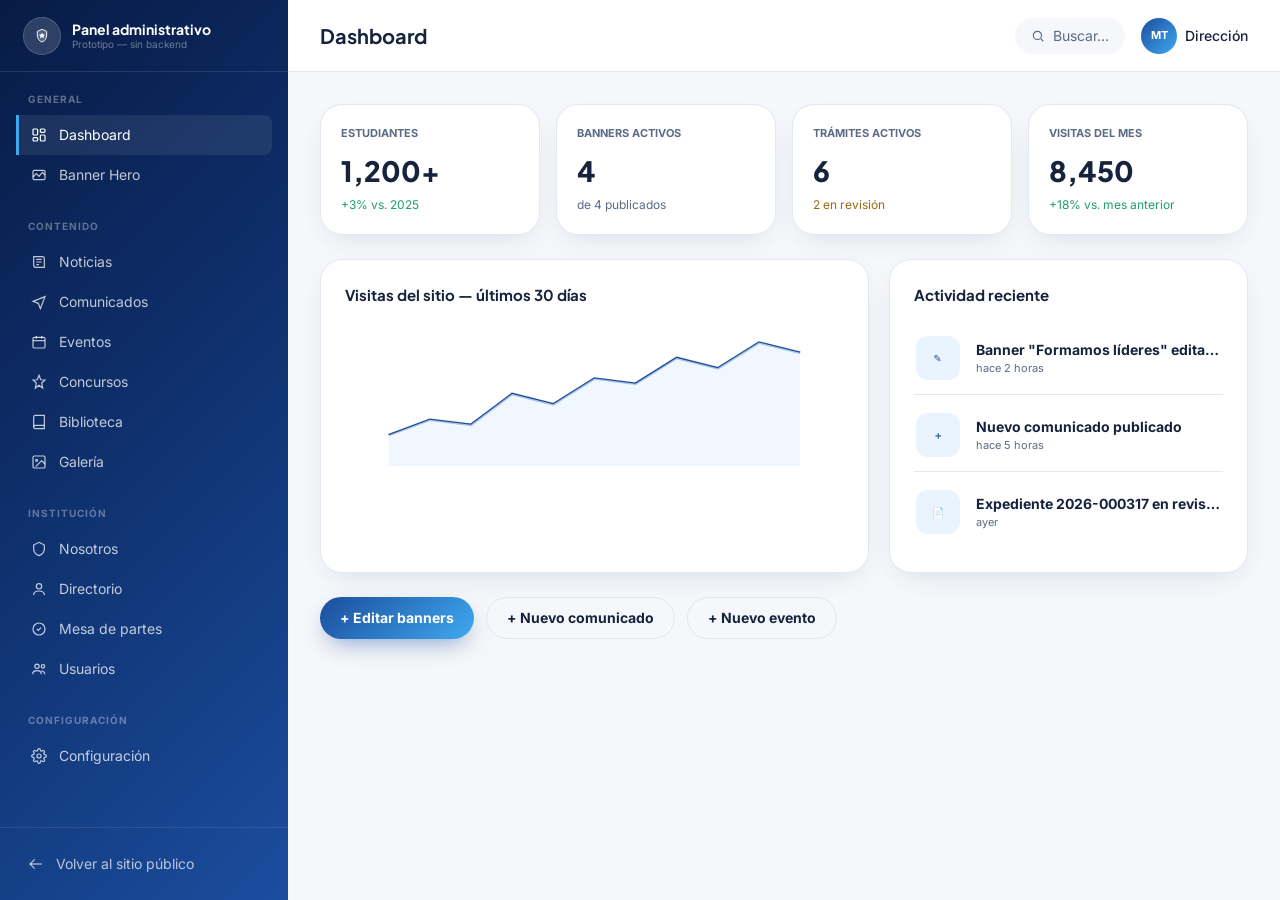
==== admin.html @ 9c67b023 "Primer commit" ====
<!DOCTYPE html>
<html lang="es">
<head>
<meta charset="UTF-8">
<meta name="viewport" content="width=device-width, initial-scale=1.0">
<title>Panel administrativo — I.E. Nuevo Amanecer (Prototipo)</title>
<link rel="preconnect" href="https://fonts.googleapis.com">
<link href="https://fonts.googleapis.com/css2?family=Plus+Jakarta+Sans:wght@500;600;700;800&family=Inter:wght@400;500;600;700&display=swap" rel="stylesheet">
<link rel="stylesheet" href="assets/tailwind.css">
<link rel="stylesheet" href="assets/styles.css">
</head>
<body class="antialiased bg-[var(--gray-light)]">

<div class="flex h-screen overflow-hidden">

  <div data-admin-backdrop class="hidden fixed inset-0 bg-black/40 z-40 lg:hidden"></div>

  <!-- ============ SIDEBAR ============ -->
  <aside data-mobile-admin-nav class="admin-sidebar hidden lg:flex w-72 bg-gradient-blue text-white/80 flex-col shrink-0">
    <div class="h-[72px] flex items-center gap-3 px-6 border-b border-white/10 shrink-0">
      <div class="w-9 h-9 rounded-full bg-white/15 flex items-center justify-center ring-1 ring-white/30"><svg width="16" height="16" viewBox="0 0 24 24" fill="none"><path d="M12 2l7 3v5.5c0 5-3 9.3-7 10.5-4-1.2-7-5.5-7-10.5V5z" fill="white" opacity="0.18"/><path d="M12 2l7 3v5.5c0 5-3 9.3-7 10.5-4-1.2-7-5.5-7-10.5V5z" stroke="white" stroke-width="1.4" stroke-linejoin="round"/><path d="M12 6.8l1.4 2.9 3.2.4-2.3 2.2.6 3.2L12 14l-2.9 1.5.6-3.2-2.3-2.2 3.2-.4z" fill="white"/></svg></div>
      <div class="leading-tight">
        <p class="font-display font-bold text-white text-[14px]">Panel administrativo</p>
        <p class="text-[10px] text-white/40">Prototipo — sin backend</p>
      </div>
    </div>

    <nav class="flex-1 overflow-y-auto px-4 py-5 space-y-6">
      <div>
        <p class="text-[10px] font-bold uppercase tracking-widest text-white/35 px-3 mb-2">General</p>
        <a href="#" data-admin-link="dashboard" data-admin-title="Dashboard" class="admin-link is-active flex items-center gap-3 px-3 py-2.5 rounded-r-lg text-sm">
          <svg width="16" height="16" viewBox="0 0 24 24" fill="none" stroke="currentColor" stroke-width="1.8"><rect x="3" y="3" width="7" height="9" rx="1.5"/><rect x="14" y="3" width="7" height="5" rx="1.5"/><rect x="14" y="12" width="7" height="9" rx="1.5"/><rect x="3" y="16" width="7" height="5" rx="1.5"/></svg>
          Dashboard
        </a>
        <a href="#" data-admin-link="banner" data-admin-title="Banner Hero" class="admin-link flex items-center gap-3 px-3 py-2.5 rounded-r-lg text-sm">
          <svg width="16" height="16" viewBox="0 0 24 24" fill="none" stroke="currentColor" stroke-width="1.8"><rect x="3" y="5" width="18" height="14" rx="2"/><path d="M3 15l5-5 4 4 5-6 4 4"/></svg>
          Banner Hero
        </a>
      </div>

      <div>
        <p class="text-[10px] font-bold uppercase tracking-widest text-white/35 px-3 mb-2">Contenido</p>
        <a href="#" data-admin-link="noticias" data-admin-title="Noticias" class="admin-link flex items-center gap-3 px-3 py-2.5 rounded-r-lg text-sm">
          <svg width="16" height="16" viewBox="0 0 24 24" fill="none" stroke="currentColor" stroke-width="1.8"><path d="M4 4h13a3 3 0 0 1 3 3v13H7a3 3 0 0 1-3-3z"/><path d="M8 8h8M8 12h8M8 16h4"/></svg>
          Noticias
        </a>
        <a href="#" data-admin-link="comunicados" data-admin-title="Comunicados" class="admin-link flex items-center gap-3 px-3 py-2.5 rounded-r-lg text-sm">
          <svg width="16" height="16" viewBox="0 0 24 24" fill="none" stroke="currentColor" stroke-width="1.8"><path d="M3 11l18-7-7 18-3-8z"/></svg>
          Comunicados
        </a>
        <a href="#" data-admin-link="eventos" data-admin-title="Eventos" class="admin-link flex items-center gap-3 px-3 py-2.5 rounded-r-lg text-sm">
          <svg width="16" height="16" viewBox="0 0 24 24" fill="none" stroke="currentColor" stroke-width="1.8"><rect x="3" y="5" width="18" height="16" rx="2"/><line x1="3" y1="10" x2="21" y2="10"/><line x1="8" y1="3" x2="8" y2="7"/><line x1="16" y1="3" x2="16" y2="7"/></svg>
          Eventos
        </a>
        <a href="#" data-admin-link="concursos" data-admin-title="Concursos" class="admin-link flex items-center gap-3 px-3 py-2.5 rounded-r-lg text-sm">
          <svg width="16" height="16" viewBox="0 0 24 24" fill="none" stroke="currentColor" stroke-width="1.8"><path d="M12 2l2.6 6.6L21 9l-5 4.5L17.5 21 12 17l-5.5 4L8 13.5 3 9l6.4-.4z"/></svg>
          Concursos
        </a>
        <a href="#" data-admin-link="biblioteca" data-admin-title="Biblioteca" class="admin-link flex items-center gap-3 px-3 py-2.5 rounded-r-lg text-sm">
          <svg width="16" height="16" viewBox="0 0 24 24" fill="none" stroke="currentColor" stroke-width="1.8"><path d="M4 19.5A2.5 2.5 0 0 1 6.5 17H20"/><path d="M6.5 2H20v20H6.5A2.5 2.5 0 0 1 4 19.5v-15A2.5 2.5 0 0 1 6.5 2z"/></svg>
          Biblioteca
        </a>
        <a href="#" data-admin-link="galeria" data-admin-title="Galería" class="admin-link flex items-center gap-3 px-3 py-2.5 rounded-r-lg text-sm">
          <svg width="16" height="16" viewBox="0 0 24 24" fill="none" stroke="currentColor" stroke-width="1.8"><rect x="3" y="3" width="18" height="18" rx="2"/><circle cx="8.5" cy="9.5" r="1.5"/><path d="M21 15l-5-5-9 9"/></svg>
          Galería
        </a>
      </div>

      <div>
        <p class="text-[10px] font-bold uppercase tracking-widest text-white/35 px-3 mb-2">Institución</p>
        <a href="#" data-admin-link="nosotros" data-admin-title="Nosotros" class="admin-link flex items-center gap-3 px-3 py-2.5 rounded-r-lg text-sm">
          <svg width="16" height="16" viewBox="0 0 24 24" fill="none" stroke="currentColor" stroke-width="1.8"><path d="M12 2l8 4v6c0 5-3.4 8.4-8 10-4.6-1.6-8-5-8-10V6z"/></svg>
          Nosotros
        </a>
        <a href="#" data-admin-link="directorio" data-admin-title="Directorio" class="admin-link flex items-center gap-3 px-3 py-2.5 rounded-r-lg text-sm">
          <svg width="16" height="16" viewBox="0 0 24 24" fill="none" stroke="currentColor" stroke-width="1.8"><circle cx="12" cy="8" r="4"/><path d="M4 21c0-4 3.6-6 8-6s8 2 8 6"/></svg>
          Directorio
        </a>
        <a href="#" data-admin-link="mesadepartes" data-admin-title="Mesa de Partes" class="admin-link flex items-center gap-3 px-3 py-2.5 rounded-r-lg text-sm">
          <svg width="16" height="16" viewBox="0 0 24 24" fill="none" stroke="currentColor" stroke-width="1.8"><path d="M9 12l2 2 4-4"/><circle cx="12" cy="12" r="9"/></svg>
          Mesa de partes
        </a>
        <a href="#" data-admin-link="usuarios" data-admin-title="Usuarios" class="admin-link flex items-center gap-3 px-3 py-2.5 rounded-r-lg text-sm">
          <svg width="16" height="16" viewBox="0 0 24 24" fill="none" stroke="currentColor" stroke-width="1.8"><circle cx="9" cy="8" r="3.2"/><path d="M2.5 20c0-3.5 2.9-5.5 6.5-5.5s6.5 2 6.5 5.5"/><circle cx="18" cy="8" r="2.6"/><path d="M15.5 14.8c2.9.3 5 2.1 5 5.2"/></svg>
          Usuarios
        </a>
      </div>

      <div>
        <p class="text-[10px] font-bold uppercase tracking-widest text-white/35 px-3 mb-2">Configuración</p>
        <a href="#" data-admin-link="config" data-admin-title="Configuración" class="admin-link flex items-center gap-3 px-3 py-2.5 rounded-r-lg text-sm">
          <svg width="16" height="16" viewBox="0 0 24 24" fill="none" stroke="currentColor" stroke-width="1.8"><circle cx="12" cy="12" r="3"/><path d="M19.4 15a1.65 1.65 0 0 0 .33 1.82l.06.06a2 2 0 1 1-2.83 2.83l-.06-.06a1.65 1.65 0 0 0-1.82-.33 1.65 1.65 0 0 0-1 1.51V21a2 2 0 0 1-4 0v-.09A1.65 1.65 0 0 0 9 19.4a1.65 1.65 0 0 0-1.82.33l-.06.06a2 2 0 1 1-2.83-2.83l.06-.06A1.65 1.65 0 0 0 4.68 15a1.65 1.65 0 0 0-1.51-1H3a2 2 0 0 1 0-4h.09A1.65 1.65 0 0 0 4.6 9a1.65 1.65 0 0 0-.33-1.82l-.06-.06a2 2 0 1 1 2.83-2.83l.06.06A1.65 1.65 0 0 0 9 4.6a1.65 1.65 0 0 0 1-1.51V3a2 2 0 0 1 4 0v.09a1.65 1.65 0 0 0 1 1.51 1.65 1.65 0 0 0 1.82-.33l.06-.06a2 2 0 1 1 2.83 2.83l-.06.06A1.65 1.65 0 0 0 19.4 9a1.65 1.65 0 0 0 1.51 1H21a2 2 0 0 1 0 4h-.09a1.65 1.65 0 0 0-1.51 1z"/></svg>
          Configuración
        </a>
      </div>
    </nav>

    <div class="p-4 border-t border-white/10 shrink-0">
      <a href="index.html" class="flex items-center gap-3 px-3 py-2.5 rounded-lg hover:bg-white/5 text-sm text-white/70">
        <svg width="16" height="16" viewBox="0 0 24 24" fill="none" stroke="currentColor" stroke-width="1.8"><path d="M10 19l-7-7 7-7"/><path d="M3 12h18"/></svg>
        Volver al sitio público
      </a>
    </div>
  </aside>

  <!-- ============ MAIN ============ -->
  <div class="flex-1 flex flex-col overflow-hidden">
    <header class="h-[72px] bg-white border-b border-[var(--gray-line)] flex items-center justify-between px-5 sm:px-8 shrink-0">
      <div class="flex items-center gap-4">
        <button data-admin-menu-toggle class="lg:hidden w-9 h-9 rounded-lg border border-[var(--gray-line)] flex items-center justify-center" aria-label="Abrir menú">
          <svg width="16" height="16" viewBox="0 0 24 24" fill="none" stroke="currentColor" stroke-width="2"><path d="M4 7h16M4 12h16M4 17h16"/></svg>
        </button>
        <h1 data-admin-title class="font-display font-bold text-[18px] sm:text-[20px] text-[var(--ink)]">Dashboard</h1>
      </div>
      <div class="flex items-center gap-3 sm:gap-4">
        <div class="hidden sm:flex items-center gap-2 bg-[var(--gray-light)] rounded-full px-4 py-2">
          <svg width="14" height="14" viewBox="0 0 24 24" fill="none" stroke="var(--ink-soft)" stroke-width="2"><circle cx="11" cy="11" r="7"/><line x1="21" y1="21" x2="16.65" y2="16.65"/></svg>
          <span class="text-sm text-[var(--ink-soft)]">Buscar…</span>
        </div>
        <div class="flex items-center gap-2">
          <div class="w-9 h-9 rounded-full bg-gradient-sky flex items-center justify-center text-white text-[11px] font-bold">MT</div>
          <span class="hidden sm:inline text-sm font-medium text-[var(--ink)]">Dirección</span>
        </div>
      </div>
    </header>

    <div class="flex-1 overflow-y-auto p-5 sm:p-8">

      <!-- ================= DASHBOARD ================= -->
      <div data-admin-panel="dashboard">
        <div class="grid sm:grid-cols-2 lg:grid-cols-4 gap-4 mb-6">
          <div class="card rounded-2xl p-5"><p class="text-[11px] font-bold uppercase text-[var(--ink-soft)] mb-2">Estudiantes</p><p class="font-display font-extrabold text-[28px] text-[var(--ink)]">1,200+</p><p class="text-[12px] text-[var(--ok)] mt-1">+3% vs. 2025</p></div>
          <div class="card rounded-2xl p-5"><p class="text-[11px] font-bold uppercase text-[var(--ink-soft)] mb-2">Banners activos</p><p class="font-display font-extrabold text-[28px] text-[var(--ink)]">4</p><p class="text-[12px] text-[var(--ink-soft)] mt-1">de 4 publicados</p></div>
          <div class="card rounded-2xl p-5"><p class="text-[11px] font-bold uppercase text-[var(--ink-soft)] mb-2">Trámites activos</p><p class="font-display font-extrabold text-[28px] text-[var(--ink)]">6</p><p class="text-[12px] text-[#9A6A17] mt-1">2 en revisión</p></div>
          <div class="card rounded-2xl p-5"><p class="text-[11px] font-bold uppercase text-[var(--ink-soft)] mb-2">Visitas del mes</p><p class="font-display font-extrabold text-[28px] text-[var(--ink)]">8,450</p><p class="text-[12px] text-[var(--ok)] mt-1">+18% vs. mes anterior</p></div>
        </div>

        <div class="grid lg:grid-cols-5 gap-5 mb-6">
          <div class="lg:col-span-3 card rounded-2xl p-6">
            <p class="font-display font-bold text-[15px] text-[var(--ink)] mb-4">Visitas del sitio — últimos 30 días</p>
            <svg viewBox="0 0 400 140" class="w-full h-36">
              <polyline points="0,110 40,95 80,100 120,70 160,80 200,55 240,60 280,35 320,45 360,20 400,30" fill="none" stroke="var(--blue)" stroke-width="2.5"/>
              <polygon points="0,110 40,95 80,100 120,70 160,80 200,55 240,60 280,35 320,45 360,20 400,30 400,140 0,140" fill="var(--sky-light)" opacity="0.7"/>
            </svg>
          </div>
          <div class="lg:col-span-2 card rounded-2xl p-6">
            <p class="font-display font-bold text-[15px] text-[var(--ink)] mb-4">Actividad reciente</p>
            <div class="space-y-1">
              <div class="admin-row"><div class="admin-thumb">✎</div><div class="flex-1 min-w-0"><p class="text-sm font-bold text-[var(--ink)] truncate">Banner "Formamos líderes" editado</p><p class="text-[11px] text-[var(--ink-soft)]">hace 2 horas</p></div></div>
              <div class="admin-row"><div class="admin-thumb">＋</div><div class="flex-1 min-w-0"><p class="text-sm font-bold text-[var(--ink)] truncate">Nuevo comunicado publicado</p><p class="text-[11px] text-[var(--ink-soft)]">hace 5 horas</p></div></div>
              <div class="admin-row"><div class="admin-thumb">📄</div><div class="flex-1 min-w-0"><p class="text-sm font-bold text-[var(--ink)] truncate">Expediente 2026-000317 en revisión</p><p class="text-[11px] text-[var(--ink-soft)]">ayer</p></div></div>
            </div>
          </div>
        </div>

        <div class="flex flex-wrap gap-3">
          <button data-goto="banner" class="btn-primary rounded-full px-5 py-2.5 text-sm">+ Editar banners</button>
          <button data-goto="comunicados" class="btn-outline-blue rounded-full px-5 py-2.5 text-sm">+ Nuevo comunicado</button>
          <button data-goto="eventos" class="btn-outline-blue rounded-full px-5 py-2.5 text-sm">+ Nuevo evento</button>
        </div>
      </div>

      <!-- ================= BANNER HERO (CRUD) ================= -->
      <div data-admin-panel="banner" class="hidden">
        <div class="flex items-center justify-between mb-6 flex-wrap gap-3">
          <p class="text-sm text-[var(--ink-soft)] max-w-md">Administra los banners del slider principal: imagen, título, texto, botón, orden y estado.</p>
          <button data-banner-add class="btn-primary rounded-full px-5 py-2.5 text-sm">+ Agregar banner</button>
        </div>

        <div data-banner-list class="space-y-5">
          <!-- Banner 1 -->
          <div data-banner-card class="banner-card card rounded-2xl p-5 sm:p-6">
            <div class="grid lg:grid-cols-[220px,1fr] gap-5">
              <div>
                <div class="banner-thumb mb-3">
                  <img data-banner-img class="hidden" alt="">
                  <div data-banner-empty class="banner-thumb-empty"><svg width="22" height="22" viewBox="0 0 24 24" fill="none" stroke="#fff" stroke-width="1.8"><rect x="3" y="5" width="18" height="14" rx="2"/><path d="M3 15l5-5 4 4 5-6 4 4"/></svg><span class="text-[11px] font-semibold">Banner 1</span></div>
                </div>
                <label class="btn-outline-blue rounded-lg text-center text-xs font-semibold py-2 block cursor-pointer">
                  Subir imagen
                  <input type="file" accept="image/*" data-banner-upload class="hidden">
                </label>
              </div>
              <div>
                <div class="grid sm:grid-cols-2 gap-4 mb-4">
                  <div class="sm:col-span-2"><label class="block text-xs font-semibold text-[var(--ink)] mb-1.5">Título</label><input type="text" value="Educamos para transformar el futuro" class="w-full border border-[var(--gray-line)] rounded-lg px-3.5 py-2 text-sm outline-none focus:border-[var(--blue)]"></div>
                  <div class="sm:col-span-2"><label class="block text-xs font-semibold text-[var(--ink)] mb-1.5">Descripción</label><textarea rows="2" class="w-full border border-[var(--gray-line)] rounded-lg px-3.5 py-2 text-sm outline-none focus:border-[var(--blue)] resize-none">Formamos estudiantes íntegros, críticos y creativos, preparados para los desafíos del mañana.</textarea></div>
                  <div><label class="block text-xs font-semibold text-[var(--ink)] mb-1.5">Texto del botón</label><input type="text" value="Conócenos más" class="w-full border border-[var(--gray-line)] rounded-lg px-3.5 py-2 text-sm outline-none focus:border-[var(--blue)]"></div>
                  <div><label class="block text-xs font-semibold text-[var(--ink)] mb-1.5">Enlace del botón</label><input type="text" value="nosotros.html" class="w-full border border-[var(--gray-line)] rounded-lg px-3.5 py-2 text-sm outline-none focus:border-[var(--blue)]"></div>
                </div>
                <div class="flex flex-wrap items-center gap-4">
                  <label class="flex items-center gap-2.5 text-sm font-medium"><span class="switch"><input type="checkbox" checked><span class="slider"></span></span>Activo</label>
                  <div class="flex gap-1.5">
                    <button data-banner-up class="admin-icon-btn" aria-label="Subir orden">↑</button>
                    <button data-banner-down class="admin-icon-btn" aria-label="Bajar orden">↓</button>
                  </div>
                  <div class="flex gap-2 ml-auto">
                    <button data-banner-save class="btn-primary rounded-full px-5 py-2 text-sm">Guardar</button>
                    <button data-banner-delete class="admin-icon-btn" aria-label="Eliminar">🗑</button>
                  </div>
                </div>
              </div>
            </div>
          </div>

          <!-- Banner 2 -->
          <div data-banner-card class="banner-card card rounded-2xl p-5 sm:p-6">
            <div class="grid lg:grid-cols-[220px,1fr] gap-5">
              <div>
                <div class="banner-thumb mb-3">
                  <img data-banner-img class="hidden" alt="">
                  <div data-banner-empty class="banner-thumb-empty"><svg width="22" height="22" viewBox="0 0 24 24" fill="none" stroke="#fff" stroke-width="1.8"><rect x="3" y="5" width="18" height="14" rx="2"/><path d="M3 15l5-5 4 4 5-6 4 4"/></svg><span class="text-[11px] font-semibold">Banner 2</span></div>
                </div>
                <label class="btn-outline-blue rounded-lg text-center text-xs font-semibold py-2 block cursor-pointer">
                  Subir imagen
                  <input type="file" accept="image/*" data-banner-upload class="hidden">
                </label>
              </div>
              <div>
                <div class="grid sm:grid-cols-2 gap-4 mb-4">
                  <div class="sm:col-span-2"><label class="block text-xs font-semibold text-[var(--ink)] mb-1.5">Título</label><input type="text" value="Inicial, Primaria y Secundaria" class="w-full border border-[var(--gray-line)] rounded-lg px-3.5 py-2 text-sm outline-none focus:border-[var(--blue)]"></div>
                  <div class="sm:col-span-2"><label class="block text-xs font-semibold text-[var(--ink)] mb-1.5">Descripción</label><textarea rows="2" class="w-full border border-[var(--gray-line)] rounded-lg px-3.5 py-2 text-sm outline-none focus:border-[var(--blue)] resize-none">Acompañamos a cada estudiante en cada etapa de su formación, con docentes especializados por nivel.</textarea></div>
                  <div><label class="block text-xs font-semibold text-[var(--ink)] mb-1.5">Texto del botón</label><input type="text" value="Ver niveles educativos" class="w-full border border-[var(--gray-line)] rounded-lg px-3.5 py-2 text-sm outline-none focus:border-[var(--blue)]"></div>
                  <div><label class="block text-xs font-semibold text-[var(--ink)] mb-1.5">Enlace del botón</label><input type="text" value="index.html#niveles" class="w-full border border-[var(--gray-line)] rounded-lg px-3.5 py-2 text-sm outline-none focus:border-[var(--blue)]"></div>
                </div>
                <div class="flex flex-wrap items-center gap-4">
                  <label class="flex items-center gap-2.5 text-sm font-medium"><span class="switch"><input type="checkbox" checked><span class="slider"></span></span>Activo</label>
                  <div class="flex gap-1.5">
                    <button data-banner-up class="admin-icon-btn" aria-label="Subir orden">↑</button>
                    <button data-banner-down class="admin-icon-btn" aria-label="Bajar orden">↓</button>
                  </div>
                  <div class="flex gap-2 ml-auto">
                    <button data-banner-save class="btn-primary rounded-full px-5 py-2 text-sm">Guardar</button>
                    <button data-banner-delete class="admin-icon-btn" aria-label="Eliminar">🗑</button>
                  </div>
                </div>
              </div>
            </div>
          </div>

          <!-- Banner 3 -->
          <div data-banner-card class="banner-card card rounded-2xl p-5 sm:p-6">
            <div class="grid lg:grid-cols-[220px,1fr] gap-5">
              <div>
                <div class="banner-thumb mb-3">
                  <img data-banner-img class="hidden" alt="">
                  <div data-banner-empty class="banner-thumb-empty"><svg width="22" height="22" viewBox="0 0 24 24" fill="none" stroke="#fff" stroke-width="1.8"><rect x="3" y="5" width="18" height="14" rx="2"/><path d="M3 15l5-5 4 4 5-6 4 4"/></svg><span class="text-[11px] font-semibold">Banner 3</span></div>
                </div>
                <label class="btn-outline-blue rounded-lg text-center text-xs font-semibold py-2 block cursor-pointer">
                  Subir imagen
                  <input type="file" accept="image/*" data-banner-upload class="hidden">
                </label>
              </div>
              <div>
                <div class="grid sm:grid-cols-2 gap-4 mb-4">
                  <div class="sm:col-span-2"><label class="block text-xs font-semibold text-[var(--ink)] mb-1.5">Título</label><input type="text" value="Excelencia académica" class="w-full border border-[var(--gray-line)] rounded-lg px-3.5 py-2 text-sm outline-none focus:border-[var(--blue)]"></div>
                  <div class="sm:col-span-2"><label class="block text-xs font-semibold text-[var(--ink)] mb-1.5">Descripción</label><textarea rows="2" class="w-full border border-[var(--gray-line)] rounded-lg px-3.5 py-2 text-sm outline-none focus:border-[var(--blue)] resize-none">Más de tres décadas formando estudiantes con altos estándares académicos y valores sólidos.</textarea></div>
                  <div><label class="block text-xs font-semibold text-[var(--ink)] mb-1.5">Texto del botón</label><input type="text" value="Ver nuestros resultados" class="w-full border border-[var(--gray-line)] rounded-lg px-3.5 py-2 text-sm outline-none focus:border-[var(--blue)]"></div>
                  <div><label class="block text-xs font-semibold text-[var(--ink)] mb-1.5">Enlace del botón</label><input type="text" value="index.html#contadores" class="w-full border border-[var(--gray-line)] rounded-lg px-3.5 py-2 text-sm outline-none focus:border-[var(--blue)]"></div>
                </div>
                <div class="flex flex-wrap items-center gap-4">
                  <label class="flex items-center gap-2.5 text-sm font-medium"><span class="switch"><input type="checkbox" checked><span class="slider"></span></span>Activo</label>
                  <div class="flex gap-1.5">
                    <button data-banner-up class="admin-icon-btn" aria-label="Subir orden">↑</button>
                    <button data-banner-down class="admin-icon-btn" aria-label="Bajar orden">↓</button>
                  </div>
                  <div class="flex gap-2 ml-auto">
                    <button data-banner-save class="btn-primary rounded-full px-5 py-2 text-sm">Guardar</button>
                    <button data-banner-delete class="admin-icon-btn" aria-label="Eliminar">🗑</button>
                  </div>
                </div>
              </div>
            </div>
          </div>

          <!-- Banner 4 -->
          <div data-banner-card class="banner-card card rounded-2xl p-5 sm:p-6">
            <div class="grid lg:grid-cols-[220px,1fr] gap-5">
              <div>
                <div class="banner-thumb mb-3">
                  <img data-banner-img class="hidden" alt="">
                  <div data-banner-empty class="banner-thumb-empty"><svg width="22" height="22" viewBox="0 0 24 24" fill="none" stroke="#fff" stroke-width="1.8"><rect x="3" y="5" width="18" height="14" rx="2"/><path d="M3 15l5-5 4 4 5-6 4 4"/></svg><span class="text-[11px] font-semibold">Banner 4</span></div>
                </div>
                <label class="btn-outline-blue rounded-lg text-center text-xs font-semibold py-2 block cursor-pointer">
                  Subir imagen
                  <input type="file" accept="image/*" data-banner-upload class="hidden">
                </label>
              </div>
              <div>
                <div class="grid sm:grid-cols-2 gap-4 mb-4">
                  <div class="sm:col-span-2"><label class="block text-xs font-semibold text-[var(--ink)] mb-1.5">Título</label><input type="text" value="Formamos líderes" class="w-full border border-[var(--gray-line)] rounded-lg px-3.5 py-2 text-sm outline-none focus:border-[var(--blue)]"></div>
                  <div class="sm:col-span-2"><label class="block text-xs font-semibold text-[var(--ink)] mb-1.5">Descripción</label><textarea rows="2" class="w-full border border-[var(--gray-line)] rounded-lg px-3.5 py-2 text-sm outline-none focus:border-[var(--blue)] resize-none">Desarrollamos habilidades de liderazgo, pensamiento crítico y compromiso social en cada estudiante.</textarea></div>
                  <div><label class="block text-xs font-semibold text-[var(--ink)] mb-1.5">Texto del botón</label><input type="text" value="Mesa de partes virtual" class="w-full border border-[var(--gray-line)] rounded-lg px-3.5 py-2 text-sm outline-none focus:border-[var(--blue)]"></div>
                  <div><label class="block text-xs font-semibold text-[var(--ink)] mb-1.5">Enlace del botón</label><input type="text" value="mesa-de-partes.html" class="w-full border border-[var(--gray-line)] rounded-lg px-3.5 py-2 text-sm outline-none focus:border-[var(--blue)]"></div>
                </div>
                <div class="flex flex-wrap items-center gap-4">
                  <label class="flex items-center gap-2.5 text-sm font-medium"><span class="switch"><input type="checkbox" checked><span class="slider"></span></span>Activo</label>
                  <div class="flex gap-1.5">
                    <button data-banner-up class="admin-icon-btn" aria-label="Subir orden">↑</button>
                    <button data-banner-down class="admin-icon-btn" aria-label="Bajar orden">↓</button>
                  </div>
                  <div class="flex gap-2 ml-auto">
                    <button data-banner-save class="btn-primary rounded-full px-5 py-2 text-sm">Guardar</button>
                    <button data-banner-delete class="admin-icon-btn" aria-label="Eliminar">🗑</button>
                  </div>
                </div>
              </div>
            </div>
          </div>
        </div>

        <template data-banner-template>
          <div data-banner-card class="banner-card card rounded-2xl p-5 sm:p-6">
            <div class="grid lg:grid-cols-[220px,1fr] gap-5">
              <div>
                <div class="banner-thumb mb-3">
                  <img data-banner-img class="hidden" alt="">
                  <div data-banner-empty class="banner-thumb-empty"><svg width="22" height="22" viewBox="0 0 24 24" fill="none" stroke="#fff" stroke-width="1.8"><rect x="3" y="5" width="18" height="14" rx="2"/><path d="M3 15l5-5 4 4 5-6 4 4"/></svg><span class="text-[11px] font-semibold">Nuevo banner</span></div>
                </div>
                <label class="btn-outline-blue rounded-lg text-center text-xs font-semibold py-2 block cursor-pointer">
                  Subir imagen
                  <input type="file" accept="image/*" data-banner-upload class="hidden">
                </label>
              </div>
              <div>
                <div class="grid sm:grid-cols-2 gap-4 mb-4">
                  <div class="sm:col-span-2"><label class="block text-xs font-semibold text-[var(--ink)] mb-1.5">Título</label><input type="text" placeholder="Título del banner" class="w-full border border-[var(--gray-line)] rounded-lg px-3.5 py-2 text-sm outline-none focus:border-[var(--blue)]"></div>
                  <div class="sm:col-span-2"><label class="block text-xs font-semibold text-[var(--ink)] mb-1.5">Descripción</label><textarea rows="2" placeholder="Descripción breve del banner" class="w-full border border-[var(--gray-line)] rounded-lg px-3.5 py-2 text-sm outline-none focus:border-[var(--blue)] resize-none"></textarea></div>
                  <div><label class="block text-xs font-semibold text-[var(--ink)] mb-1.5">Texto del botón</label><input type="text" placeholder="Ej. Conócenos más" class="w-full border border-[var(--gray-line)] rounded-lg px-3.5 py-2 text-sm outline-none focus:border-[var(--blue)]"></div>
                  <div><label class="block text-xs font-semibold text-[var(--ink)] mb-1.5">Enlace del botón</label><input type="text" placeholder="Ej. nosotros.html" class="w-full border border-[var(--gray-line)] rounded-lg px-3.5 py-2 text-sm outline-none focus:border-[var(--blue)]"></div>
                </div>
                <div class="flex flex-wrap items-center gap-4">
                  <label class="flex items-center gap-2.5 text-sm font-medium"><span class="switch"><input type="checkbox"><span class="slider"></span></span>Activo</label>
                  <div class="flex gap-1.5">
                    <button data-banner-up class="admin-icon-btn" aria-label="Subir orden">↑</button>
                    <button data-banner-down class="admin-icon-btn" aria-label="Bajar orden">↓</button>
                  </div>
                  <div class="flex gap-2 ml-auto">
                    <button data-banner-save class="btn-primary rounded-full px-5 py-2 text-sm">Guardar</button>
                    <button data-banner-delete class="admin-icon-btn" aria-label="Eliminar">🗑</button>
                  </div>
                </div>
              </div>
            </div>
          </div>
        </template>
      </div>

      <!-- ================= NOTICIAS ================= -->
      <div data-admin-panel="noticias" class="hidden">
        <div class="flex items-center justify-between mb-5 flex-wrap gap-3">
          <div class="flex gap-2 flex-wrap" data-chip-group="noticias">
            <span class="chip is-active" data-chip-filter="all">Todas</span>
            <span class="chip" data-chip-filter="texto">Texto</span>
            <span class="chip" data-chip-filter="pdf">PDF</span>
            <span class="chip" data-chip-filter="video">Video</span>
            <span class="chip" data-chip-filter="link">Enlace</span>
          </div>
          <button class="btn-primary rounded-full px-5 py-2.5 text-sm">+ Nueva noticia</button>
        </div>
        <div class="card rounded-2xl p-2 sm:p-4" data-list="noticias">
          <div class="admin-row" data-status="video"><div class="admin-thumb">VIDEO</div><div class="flex-1 min-w-0"><p class="text-sm font-bold text-[var(--ink)] truncate">Así vivimos el Día de la Familia en Inicial</p><p class="text-[11px] text-[var(--ink-soft)]">30 may 2026</p></div><span class="badge badge-amber">Inicial</span><button class="admin-icon-btn" aria-label="Editar">✎</button><button class="admin-icon-btn" aria-label="Eliminar">🗑</button></div>
          <div class="admin-row" data-status="pdf"><div class="admin-thumb">PDF</div><div class="flex-1 min-w-0"><p class="text-sm font-bold text-[var(--ink)] truncate">Resultados de la evaluación censal 2025</p><p class="text-[11px] text-[var(--ink-soft)]">18 may 2026</p></div><span class="badge badge-gray">General</span><button class="admin-icon-btn" aria-label="Editar">✎</button><button class="admin-icon-btn" aria-label="Eliminar">🗑</button></div>
          <div class="admin-row" data-status="texto"><div class="admin-thumb">TEXTO</div><div class="flex-1 min-w-0"><p class="text-sm font-bold text-[var(--ink)] truncate">Estudiantes de Secundaria ganan olimpiada regional</p><p class="text-[11px] text-[var(--ink-soft)]">10 may 2026</p></div><span class="badge badge-violet">Secundaria</span><button class="admin-icon-btn" aria-label="Editar">✎</button><button class="admin-icon-btn" aria-label="Eliminar">🗑</button></div>
          <div class="admin-row" data-status="link"><div class="admin-thumb">LINK</div><div class="flex-1 min-w-0"><p class="text-sm font-bold text-[var(--ink)] truncate">Inscripciones abiertas — Minedu "Aprendo en casa"</p><p class="text-[11px] text-[var(--ink-soft)]">05 may 2026</p></div><span class="badge badge-gray">General</span><button class="admin-icon-btn" aria-label="Editar">✎</button><button class="admin-icon-btn" aria-label="Eliminar">🗑</button></div>
        </div>

        <div data-add-form="noticias" class="modal-backdrop hidden">
          <div class="modal-card !max-w-lg">
            <p class="font-display font-bold text-[17px] text-[var(--ink)] mb-5">Nueva noticia</p>
            <div class="mb-4">
              <label class="block text-xs font-semibold text-[var(--ink)] mb-1.5">Título</label>
              <input type="text" data-field-title placeholder="Título de la noticia" class="w-full border border-[var(--gray-line)] rounded-lg px-3.5 py-2 text-sm outline-none focus:border-[var(--blue)]">
            </div>
            <div class="mb-4">
              <label class="block text-xs font-semibold text-[var(--ink)] mb-1.5">Nivel</label>
              <select data-field-category class="w-full border border-[var(--gray-line)] rounded-lg px-3.5 py-2 text-sm bg-white outline-none focus:border-[var(--blue)]"><option>General</option><option>Inicial</option><option>Primaria</option><option>Secundaria</option></select>
            </div>
            <div class="mb-4">
              <label class="block text-xs font-semibold text-[var(--ink)] mb-2">Tipo de contenido — elige uno</label>
              <div class="flex flex-wrap gap-2" data-noticia-type-group>
                <button type="button" data-noticia-type="texto" class="chip is-active">📝 Texto</button>
                <button type="button" data-noticia-type="pdf" class="chip">📄 PDF</button>
                <button type="button" data-noticia-type="video" class="chip">▶ Video de YouTube</button>
                <button type="button" data-noticia-type="link" class="chip">🔗 Enlace</button>
              </div>
            </div>

            <div data-noticia-field="texto" class="mb-5">
              <label class="block text-xs font-semibold text-[var(--ink)] mb-1.5">Contenido</label>
              <textarea data-field-secondary rows="4" placeholder="Redacta el cuerpo de la noticia…" class="w-full border border-[var(--gray-line)] rounded-lg px-3.5 py-2 text-sm outline-none focus:border-[var(--blue)] resize-none"></textarea>
            </div>
            <div data-noticia-field="pdf" class="hidden mb-5">
              <label class="block text-xs font-semibold text-[var(--ink)] mb-1.5">Archivo PDF</label>
              <div class="border-2 border-dashed border-[var(--gray-line)] rounded-lg p-5 text-center">
                <svg width="20" height="20" viewBox="0 0 24 24" fill="none" stroke="var(--ink-soft)" stroke-width="1.8" class="mx-auto mb-2"><path d="M12 3v12"/><path d="M7 8l5-5 5 5"/><path d="M5 21h14"/></svg>
                <p class="text-sm text-[var(--ink-soft)]">Arrastra tu archivo o <span class="text-[var(--blue)] font-semibold underline">selecciona un PDF</span></p>
              </div>
            </div>
            <div data-noticia-field="video" class="hidden mb-5">
              <label class="block text-xs font-semibold text-[var(--ink)] mb-1.5">URL del video de YouTube</label>
              <input type="text" data-field-secondary placeholder="https://youtube.com/watch?v=…" class="w-full border border-[var(--gray-line)] rounded-lg px-3.5 py-2 text-sm outline-none focus:border-[var(--blue)]">
            </div>
            <div data-noticia-field="link" class="hidden mb-5">
              <label class="block text-xs font-semibold text-[var(--ink)] mb-1.5">Enlace</label>
              <input type="text" data-field-secondary placeholder="https://…" class="w-full border border-[var(--gray-line)] rounded-lg px-3.5 py-2 text-sm outline-none focus:border-[var(--blue)]">
            </div>

            <div class="flex justify-end gap-3"><button data-cancel-item class="btn-outline-blue rounded-full px-5 py-2 text-sm">Cancelar</button><button data-save-item class="btn-primary rounded-full px-5 py-2 text-sm">Guardar</button></div>
          </div>
        </div>
      </div>

      <!-- ================= COMUNICADOS ================= -->
      <div data-admin-panel="comunicados" class="hidden">
        <div class="flex items-center justify-between mb-5 flex-wrap gap-3">
          <div class="flex gap-2 flex-wrap" data-chip-group="comunicados">
            <span class="chip is-active" data-chip-filter="all">Todos</span>
            <span class="chip" data-chip-filter="general">General</span>
            <span class="chip" data-chip-filter="inicial">Inicial</span>
            <span class="chip" data-chip-filter="primaria">Primaria</span>
            <span class="chip" data-chip-filter="secundaria">Secundaria</span>
          </div>
          <button class="btn-primary rounded-full px-5 py-2.5 text-sm">+ Nuevo comunicado</button>
        </div>
        <div class="card rounded-2xl p-2 sm:p-4" data-list="comunicados">
          <div class="admin-row" data-status="general"><div class="admin-thumb">—</div><div class="flex-1 min-w-0"><p class="text-sm font-bold text-[var(--ink)] truncate">Matrícula 2027 — cronograma</p><p class="text-[11px] text-[var(--ink-soft)]">02 mar 2026</p></div><span class="badge badge-gray">General</span><button class="admin-icon-btn" aria-label="Editar">✎</button><button class="admin-icon-btn" aria-label="Eliminar">🗑</button></div>
          <div class="admin-row" data-status="inicial"><div class="admin-thumb">—</div><div class="flex-1 min-w-0"><p class="text-sm font-bold text-[var(--ink)] truncate">Reunión de padres — Inicial</p><p class="text-[11px] text-[var(--ink-soft)]">10 abr 2026</p></div><span class="badge badge-amber">Inicial</span><button class="admin-icon-btn" aria-label="Editar">✎</button><button class="admin-icon-btn" aria-label="Eliminar">🗑</button></div>
          <div class="admin-row" data-status="primaria"><div class="admin-thumb">—</div><div class="flex-1 min-w-0"><p class="text-sm font-bold text-[var(--ink)] truncate">Entrega de libretas — I bimestre</p><p class="text-[11px] text-[var(--ink-soft)]">28 abr 2026</p></div><span class="badge badge-blue">Primaria</span><button class="admin-icon-btn" aria-label="Editar">✎</button><button class="admin-icon-btn" aria-label="Eliminar">🗑</button></div>
          <div class="admin-row" data-status="secundaria"><div class="admin-thumb">—</div><div class="flex-1 min-w-0"><p class="text-sm font-bold text-[var(--ink)] truncate">Charla de orientación vocacional</p><p class="text-[11px] text-[var(--ink-soft)]">15 may 2026</p></div><span class="badge badge-violet">Secundaria</span><button class="admin-icon-btn" aria-label="Editar">✎</button><button class="admin-icon-btn" aria-label="Eliminar">🗑</button></div>
        </div>
        <div data-add-form="comunicados" class="modal-backdrop hidden">
          <div class="modal-card">
            <p class="font-display font-bold text-[17px] text-[var(--ink)] mb-5">Nuevo comunicado</p>
            <div class="grid sm:grid-cols-2 gap-4 mb-5">
              <div class="sm:col-span-2"><label class="block text-xs font-semibold text-[var(--ink)] mb-1.5">Título</label><input type="text" data-field-title placeholder="Título del comunicado" class="w-full border border-[var(--gray-line)] rounded-lg px-3.5 py-2 text-sm outline-none focus:border-[var(--blue)]"></div>
              <div><label class="block text-xs font-semibold text-[var(--ink)] mb-1.5">Nivel</label><select data-field-category class="w-full border border-[var(--gray-line)] rounded-lg px-3.5 py-2 text-sm bg-white outline-none focus:border-[var(--blue)]"><option>General</option><option>Inicial</option><option>Primaria</option><option>Secundaria</option></select></div>
            </div>
            <div class="flex justify-end gap-3"><button data-cancel-item class="btn-outline-blue rounded-full px-5 py-2 text-sm">Cancelar</button><button data-save-item class="btn-primary rounded-full px-5 py-2 text-sm">Guardar</button></div>
          </div>
        </div>
      </div>

      <!-- ================= EVENTOS ================= -->
      <div data-admin-panel="eventos" class="hidden">
        <div class="flex items-center justify-between mb-5"><p class="text-sm text-[var(--ink-soft)]">Actividades y fechas del calendario escolar.</p><button class="btn-primary rounded-full px-5 py-2.5 text-sm">+ Nuevo evento</button></div>
        <div class="card rounded-2xl p-2 sm:p-4" data-list="eventos">
          <div class="admin-row"><div class="admin-thumb">18<br>JUL</div><div class="flex-1 min-w-0"><p class="text-sm font-bold text-[var(--ink)] truncate">Festival de talentos</p><p class="text-[11px] text-[var(--ink-soft)]">Patio principal</p></div><span class="badge badge-amber">Inicial</span><button class="admin-icon-btn" aria-label="Editar">✎</button><button class="admin-icon-btn" aria-label="Eliminar">🗑</button></div>
          <div class="admin-row"><div class="admin-thumb">24<br>JUL</div><div class="flex-1 min-w-0"><p class="text-sm font-bold text-[var(--ink)] truncate">Olimpiada interna de matemática</p><p class="text-[11px] text-[var(--ink-soft)]">Aulas de Primaria</p></div><span class="badge badge-blue">Primaria</span><button class="admin-icon-btn" aria-label="Editar">✎</button><button class="admin-icon-btn" aria-label="Eliminar">🗑</button></div>
          <div class="admin-row"><div class="admin-thumb">02<br>AGO</div><div class="flex-1 min-w-0"><p class="text-sm font-bold text-[var(--ink)] truncate">Feria de orientación vocacional</p><p class="text-[11px] text-[var(--ink-soft)]">Auditorio</p></div><span class="badge badge-violet">Secundaria</span><button class="admin-icon-btn" aria-label="Editar">✎</button><button class="admin-icon-btn" aria-label="Eliminar">🗑</button></div>
        </div>
        <div data-add-form="eventos" class="modal-backdrop hidden">
          <div class="modal-card">
            <p class="font-display font-bold text-[17px] text-[var(--ink)] mb-5">Nuevo evento</p>
            <div class="grid sm:grid-cols-3 gap-4 mb-5">
              <div class="sm:col-span-3"><label class="block text-xs font-semibold text-[var(--ink)] mb-1.5">Título</label><input type="text" data-field-title placeholder="Nombre del evento" class="w-full border border-[var(--gray-line)] rounded-lg px-3.5 py-2 text-sm outline-none focus:border-[var(--blue)]"></div>
              <div><label class="block text-xs font-semibold text-[var(--ink)] mb-1.5">Nivel</label><select data-field-category class="w-full border border-[var(--gray-line)] rounded-lg px-3.5 py-2 text-sm bg-white outline-none focus:border-[var(--blue)]"><option>Inicial</option><option>Primaria</option><option>Secundaria</option><option>General</option></select></div>
              <div class="sm:col-span-2"><label class="block text-xs font-semibold text-[var(--ink)] mb-1.5">Fecha y lugar</label><input type="text" data-field-secondary placeholder="Ej. 30 ago · Auditorio" class="w-full border border-[var(--gray-line)] rounded-lg px-3.5 py-2 text-sm outline-none focus:border-[var(--blue)]"></div>
            </div>
            <div class="flex justify-end gap-3"><button data-cancel-item class="btn-outline-blue rounded-full px-5 py-2 text-sm">Cancelar</button><button data-save-item class="btn-primary rounded-full px-5 py-2 text-sm">Guardar</button></div>
          </div>
        </div>
      </div>

      <!-- ================= CONCURSOS ================= -->
      <div data-admin-panel="concursos" class="hidden">
        <div class="flex items-center justify-between mb-5"><p class="text-sm text-[var(--ink-soft)]">Convocatorias y olimpiadas por nivel.</p><button class="btn-primary rounded-full px-5 py-2.5 text-sm">+ Nuevo concurso</button></div>
        <div class="card rounded-2xl p-2 sm:p-4" data-list="concursos">
          <div class="admin-row"><div class="admin-thumb">PDF</div><div class="flex-1 min-w-0"><p class="text-sm font-bold text-[var(--ink)] truncate">Olimpiada interna de matemática</p><p class="text-[11px] text-[var(--ink-soft)]">Inscripciones hasta 20 jul 2026</p></div><span class="badge badge-blue">Primaria</span><span class="badge badge-green">Abierto</span><button class="admin-icon-btn" aria-label="Editar">✎</button><button class="admin-icon-btn" aria-label="Eliminar">🗑</button></div>
          <div class="admin-row"><div class="admin-thumb">PDF</div><div class="flex-1 min-w-0"><p class="text-sm font-bold text-[var(--ink)] truncate">Concurso de oratoria "Voces de Puno"</p><p class="text-[11px] text-[var(--ink-soft)]">Inscripciones hasta 10 ago 2026</p></div><span class="badge badge-violet">Secundaria</span><span class="badge badge-green">Abierto</span><button class="admin-icon-btn" aria-label="Editar">✎</button><button class="admin-icon-btn" aria-label="Eliminar">🗑</button></div>
        </div>
        <div data-add-form="concursos" class="modal-backdrop hidden">
          <div class="modal-card">
            <p class="font-display font-bold text-[17px] text-[var(--ink)] mb-5">Nuevo concurso</p>
            <div class="grid sm:grid-cols-3 gap-4 mb-5">
              <div class="sm:col-span-3"><label class="block text-xs font-semibold text-[var(--ink)] mb-1.5">Título</label><input type="text" data-field-title placeholder="Nombre del concurso" class="w-full border border-[var(--gray-line)] rounded-lg px-3.5 py-2 text-sm outline-none focus:border-[var(--blue)]"></div>
              <div><label class="block text-xs font-semibold text-[var(--ink)] mb-1.5">Nivel</label><select data-field-category class="w-full border border-[var(--gray-line)] rounded-lg px-3.5 py-2 text-sm bg-white outline-none focus:border-[var(--blue)]"><option>Inicial</option><option>Primaria</option><option>Secundaria</option></select></div>
              <div class="sm:col-span-2"><label class="block text-xs font-semibold text-[var(--ink)] mb-1.5">Fecha límite</label><input type="text" data-field-secondary placeholder="Ej. 30 ago 2026" class="w-full border border-[var(--gray-line)] rounded-lg px-3.5 py-2 text-sm outline-none focus:border-[var(--blue)]"></div>
            </div>
            <div class="flex justify-end gap-3"><button data-cancel-item class="btn-outline-blue rounded-full px-5 py-2 text-sm">Cancelar</button><button data-save-item class="btn-primary rounded-full px-5 py-2 text-sm">Guardar</button></div>
          </div>
        </div>
      </div>

      <!-- ================= BIBLIOTECA ================= -->
      <div data-admin-panel="biblioteca" class="hidden">
        <div class="flex items-center justify-between mb-5"><p class="text-sm text-[var(--ink-soft)]">Recursos y materiales de apoyo por nivel.</p><button class="btn-primary rounded-full px-5 py-2.5 text-sm">+ Subir recurso</button></div>
        <div class="card rounded-2xl p-2 sm:p-4" data-list="biblioteca">
          <div class="admin-row"><div class="admin-thumb">PDF</div><div class="flex-1 min-w-0"><p class="text-sm font-bold text-[var(--ink)] truncate">Cuentos para leer en casa</p><p class="text-[11px] text-[var(--ink-soft)]">4.1 MB</p></div><span class="badge badge-amber">Inicial</span><button class="admin-icon-btn" aria-label="Editar">✎</button><button class="admin-icon-btn" aria-label="Eliminar">🗑</button></div>
          <div class="admin-row"><div class="admin-thumb">PDF</div><div class="flex-1 min-w-0"><p class="text-sm font-bold text-[var(--ink)] truncate">Cuadernillo de matemática — 3.º grado</p><p class="text-[11px] text-[var(--ink-soft)]">2.3 MB</p></div><span class="badge badge-blue">Primaria</span><button class="admin-icon-btn" aria-label="Editar">✎</button><button class="admin-icon-btn" aria-label="Eliminar">🗑</button></div>
        </div>
        <div data-add-form="biblioteca" class="modal-backdrop hidden">
          <div class="modal-card">
            <p class="font-display font-bold text-[17px] text-[var(--ink)] mb-5">Nuevo recurso</p>
            <div class="grid sm:grid-cols-2 gap-4 mb-5">
              <div class="sm:col-span-2"><label class="block text-xs font-semibold text-[var(--ink)] mb-1.5">Título</label><input type="text" data-field-title placeholder="Ej. Fichas de comprensión lectora" class="w-full border border-[var(--gray-line)] rounded-lg px-3.5 py-2 text-sm outline-none focus:border-[var(--blue)]"></div>
              <div><label class="block text-xs font-semibold text-[var(--ink)] mb-1.5">Nivel</label><select data-field-category class="w-full border border-[var(--gray-line)] rounded-lg px-3.5 py-2 text-sm bg-white outline-none focus:border-[var(--blue)]"><option>Inicial</option><option>Primaria</option><option>Secundaria</option></select></div>
              <div><label class="block text-xs font-semibold text-[var(--ink)] mb-1.5">Tipo</label><select data-field-secondary class="w-full border border-[var(--gray-line)] rounded-lg px-3.5 py-2 text-sm bg-white outline-none focus:border-[var(--blue)]"><option>PDF</option><option>Video</option></select></div>
            </div>
            <div class="flex justify-end gap-3"><button data-cancel-item class="btn-outline-blue rounded-full px-5 py-2 text-sm">Cancelar</button><button data-save-item class="btn-primary rounded-full px-5 py-2 text-sm">Guardar</button></div>
          </div>
        </div>
      </div>

      <!-- ================= GALERÍA ================= -->
      <div data-admin-panel="galeria" class="hidden">
        <div class="flex items-center justify-between mb-5"><p class="text-sm text-[var(--ink-soft)]">Fotos y momentos destacados de la vida escolar.</p><button class="btn-primary rounded-full px-5 py-2.5 text-sm">+ Subir foto</button></div>
        <div class="grid sm:grid-cols-2 lg:grid-cols-3 gap-4" data-list="galeria">
          <div class="card rounded-2xl overflow-hidden" data-deletable>
            <div class="h-32" style="background:linear-gradient(150deg,#1B4D9E,#3FA9F0)"></div>
            <div class="p-4 flex items-center justify-between"><p class="text-sm font-bold text-[var(--ink)]">Feria de ciencias</p><button class="admin-icon-btn" aria-label="Eliminar">🗑</button></div>
          </div>
          <div class="card rounded-2xl overflow-hidden" data-deletable>
            <div class="h-32" style="background:linear-gradient(150deg,#0E2F6B,#1B4D9E)"></div>
            <div class="p-4 flex items-center justify-between"><p class="text-sm font-bold text-[var(--ink)]">Aniversario institucional</p><button class="admin-icon-btn" aria-label="Eliminar">🗑</button></div>
          </div>
          <div class="card rounded-2xl overflow-hidden" data-deletable>
            <div class="h-32" style="background:linear-gradient(150deg,#8B5CF6,#3FA9F0)"></div>
            <div class="p-4 flex items-center justify-between"><p class="text-sm font-bold text-[var(--ink)]">Concurso de oratoria</p><button class="admin-icon-btn" aria-label="Eliminar">🗑</button></div>
          </div>
        </div>
        <div data-add-form="galeria" class="modal-backdrop hidden">
          <div class="modal-card">
            <p class="font-display font-bold text-[17px] text-[var(--ink)] mb-5">Nueva foto</p>
            <div class="mb-5"><label class="block text-xs font-semibold text-[var(--ink)] mb-1.5">Título</label><input type="text" data-field-title placeholder="Ej. Clausura del año escolar" class="w-full border border-[var(--gray-line)] rounded-lg px-3.5 py-2 text-sm outline-none focus:border-[var(--blue)]"></div>
            <div class="flex justify-end gap-3"><button data-cancel-item class="btn-outline-blue rounded-full px-5 py-2 text-sm">Cancelar</button><button data-save-item class="btn-primary rounded-full px-5 py-2 text-sm">Guardar</button></div>
          </div>
        </div>
      </div>

      <!-- ================= NOSOTROS ================= -->
      <div data-admin-panel="nosotros" class="hidden">
        <div class="card rounded-2xl p-6 sm:p-8 max-w-3xl">
          <p class="font-display font-bold text-[16px] text-[var(--ink)] mb-6">Historia, misión, visión y valores</p>
          <div class="space-y-5">
            <div><label class="block text-sm font-semibold text-[var(--ink)] mb-1.5">Historia</label><textarea rows="4" class="w-full border border-[var(--gray-line)] rounded-xl px-4 py-2.5 text-sm outline-none focus:border-[var(--blue)] resize-none">La Institución Educativa Nuevo Amanecer abrió sus puertas en 1996 como un pequeño programa de Inicial…</textarea></div>
            <div class="grid sm:grid-cols-2 gap-5">
              <div><label class="block text-sm font-semibold text-[var(--ink)] mb-1.5">Misión</label><textarea rows="3" class="w-full border border-[var(--gray-line)] rounded-xl px-4 py-2.5 text-sm outline-none focus:border-[var(--blue)] resize-none">Brindar una educación integral de calidad en Inicial, Primaria y Secundaria…</textarea></div>
              <div><label class="block text-sm font-semibold text-[var(--ink)] mb-1.5">Visión</label><textarea rows="3" class="w-full border border-[var(--gray-line)] rounded-xl px-4 py-2.5 text-sm outline-none focus:border-[var(--blue)] resize-none">Ser referentes en Puno por formar egresados con sólidas bases académicas…</textarea></div>
            </div>
          </div>
          <button data-save-settings class="btn-primary rounded-full px-6 py-2.5 text-sm mt-6">Guardar cambios</button>
        </div>
      </div>

      <!-- ================= DIRECTORIO ================= -->
      <div data-admin-panel="directorio" class="hidden">
        <div class="flex items-center justify-between mb-5"><p class="text-sm text-[var(--ink-soft)]">Docentes y personal administrativo.</p><button class="btn-primary rounded-full px-5 py-2.5 text-sm">+ Agregar miembro</button></div>
        <div class="card rounded-2xl p-2 sm:p-4" data-list="directorio">
          <div class="admin-row"><div class="admin-thumb">MT</div><div class="flex-1 min-w-0"><p class="text-sm font-bold text-[var(--ink)] truncate">Mg. Marisol Torres Quispe</p><p class="text-[11px] text-[var(--ink-soft)]">Directora general</p></div><button class="admin-icon-btn" aria-label="Editar">✎</button><button class="admin-icon-btn" aria-label="Eliminar">🗑</button></div>
          <div class="admin-row"><div class="admin-thumb">CF</div><div class="flex-1 min-w-0"><p class="text-sm font-bold text-[var(--ink)] truncate">Miss Carmen Flores Apaza</p><p class="text-[11px] text-[var(--ink-soft)]">Aula de 4 años</p></div><span class="badge badge-amber">Inicial</span><button class="admin-icon-btn" aria-label="Editar">✎</button><button class="admin-icon-btn" aria-label="Eliminar">🗑</button></div>
          <div class="admin-row"><div class="admin-thumb">AV</div><div class="flex-1 min-w-0"><p class="text-sm font-bold text-[var(--ink)] truncate">Prof. Ángel Vilca Condori</p><p class="text-[11px] text-[var(--ink-soft)]">Coordinador de Secundaria</p></div><span class="badge badge-violet">Secundaria</span><button class="admin-icon-btn" aria-label="Editar">✎</button><button class="admin-icon-btn" aria-label="Eliminar">🗑</button></div>
        </div>
        <div data-add-form="directorio" class="modal-backdrop hidden">
          <div class="modal-card">
            <p class="font-display font-bold text-[17px] text-[var(--ink)] mb-5">Agregar miembro</p>
            <div class="grid sm:grid-cols-3 gap-4 mb-5">
              <div class="sm:col-span-2"><label class="block text-xs font-semibold text-[var(--ink)] mb-1.5">Nombre completo</label><input type="text" data-field-title placeholder="Ej. Prof. Ana Flores Ticona" class="w-full border border-[var(--gray-line)] rounded-lg px-3.5 py-2 text-sm outline-none focus:border-[var(--blue)]"></div>
              <div><label class="block text-xs font-semibold text-[var(--ink)] mb-1.5">Nivel</label><select data-field-category class="w-full border border-[var(--gray-line)] rounded-lg px-3.5 py-2 text-sm bg-white outline-none focus:border-[var(--blue)]"><option>General</option><option>Inicial</option><option>Primaria</option><option>Secundaria</option></select></div>
              <div class="sm:col-span-3"><label class="block text-xs font-semibold text-[var(--ink)] mb-1.5">Cargo</label><input type="text" data-field-secondary placeholder="Ej. Docente — 2.º grado" class="w-full border border-[var(--gray-line)] rounded-lg px-3.5 py-2 text-sm outline-none focus:border-[var(--blue)]"></div>
            </div>
            <div class="flex justify-end gap-3"><button data-cancel-item class="btn-outline-blue rounded-full px-5 py-2 text-sm">Cancelar</button><button data-save-item class="btn-primary rounded-full px-5 py-2 text-sm">Guardar</button></div>
          </div>
        </div>
      </div>

      <!-- ================= MESA DE PARTES ================= -->
      <div data-admin-panel="mesadepartes" class="hidden">
        <div class="flex gap-2 mb-5 flex-wrap" data-chip-group="mesadepartes">
          <span class="chip is-active" data-chip-filter="all">Todos</span>
          <span class="chip" data-chip-filter="pendiente">Pendiente</span><span class="chip" data-chip-filter="revision">Revisión</span><span class="chip" data-chip-filter="observado">Observado</span><span class="chip" data-chip-filter="aprobado">Aprobado</span><span class="chip" data-chip-filter="finalizado">Finalizado</span>
        </div>
        <p class="text-xs text-[var(--ink-soft)] mb-3">Usa el selector de cada fila para simular un cambio de estado del trámite.</p>
        <div class="card rounded-2xl p-2 sm:p-4" data-list="mesadepartes">
          <div class="admin-row" data-status="finalizado"><div class="admin-thumb">MQ</div><div class="flex-1 min-w-0"><p class="text-sm font-bold text-[var(--ink)] truncate">María Quispe Mamani — Certificado de estudios</p><p class="text-[11px] text-[var(--ink-soft)]">2026-000281 · 30 jun 2026</p></div><span class="badge badge-green" data-status-badge>Finalizado</span><select data-expediente-select class="text-[11px] font-bold uppercase border border-[var(--gray-line)] rounded-lg px-2 py-1.5 bg-white outline-none focus:border-[var(--blue)]"><option value="pendiente">Pendiente</option><option value="revision">Revisión</option><option value="observado">Observado</option><option value="aprobado">Aprobado</option><option value="finalizado" selected>Finalizado</option></select></div>
          <div class="admin-row" data-status="revision"><div class="admin-thumb">JT</div><div class="flex-1 min-w-0"><p class="text-sm font-bold text-[var(--ink)] truncate">Juan Ttito Flores — Constancia de matrícula</p><p class="text-[11px] text-[var(--ink-soft)]">2026-000317 · 02 jul 2026</p></div><span class="badge badge-blue" data-status-badge>En revisión</span><select data-expediente-select class="text-[11px] font-bold uppercase border border-[var(--gray-line)] rounded-lg px-2 py-1.5 bg-white outline-none focus:border-[var(--blue)]"><option value="pendiente">Pendiente</option><option value="revision" selected>Revisión</option><option value="observado">Observado</option><option value="aprobado">Aprobado</option><option value="finalizado">Finalizado</option></select></div>
          <div class="admin-row" data-status="observado"><div class="admin-thumb">LC</div><div class="flex-1 min-w-0"><p class="text-sm font-bold text-[var(--ink)] truncate">Luz Ccama Apaza — Traslado de matrícula</p><p class="text-[11px] text-[var(--ink-soft)]">2026-000210 · 14 jun 2026</p></div><span class="badge badge-red" data-status-badge>Observado</span><select data-expediente-select class="text-[11px] font-bold uppercase border border-[var(--gray-line)] rounded-lg px-2 py-1.5 bg-white outline-none focus:border-[var(--blue)]"><option value="pendiente">Pendiente</option><option value="revision">Revisión</option><option value="observado" selected>Observado</option><option value="aprobado">Aprobado</option><option value="finalizado">Finalizado</option></select></div>
        </div>
      </div>

      <!-- ================= USUARIOS ================= -->
      <div data-admin-panel="usuarios" class="hidden">
        <div class="flex items-center justify-between mb-5"><p class="text-sm text-[var(--ink-soft)]">Cuentas con acceso al panel administrativo.</p><button class="btn-primary rounded-full px-5 py-2.5 text-sm">+ Invitar usuario</button></div>
        <div class="card rounded-2xl p-2 sm:p-4" data-list="usuarios">
          <div class="admin-row"><div class="admin-thumb">MT</div><div class="flex-1 min-w-0"><p class="text-sm font-bold text-[var(--ink)] truncate">Dirección</p><p class="text-[11px] text-[var(--ink-soft)]">direccion@colegionuevoamanecer.edu.pe</p></div><span class="badge badge-blue">Administrador</span><span class="badge badge-green">Activo</span></div>
          <div class="admin-row"><div class="admin-thumb">SC</div><div class="flex-1 min-w-0"><p class="text-sm font-bold text-[var(--ink)] truncate">Secretaría</p><p class="text-[11px] text-[var(--ink-soft)]">secretaria@colegionuevoamanecer.edu.pe</p></div><span class="badge badge-amber">Editor</span><span class="badge badge-green">Activo</span><button class="admin-icon-btn" aria-label="Eliminar">🗑</button></div>
        </div>
        <div data-add-form="usuarios" class="modal-backdrop hidden">
          <div class="modal-card">
            <p class="font-display font-bold text-[17px] text-[var(--ink)] mb-5">Invitar usuario</p>
            <div class="grid sm:grid-cols-2 gap-4 mb-5">
              <div><label class="block text-xs font-semibold text-[var(--ink)] mb-1.5">Nombre</label><input type="text" data-field-title placeholder="Ej. Coordinación TIC" class="w-full border border-[var(--gray-line)] rounded-lg px-3.5 py-2 text-sm outline-none focus:border-[var(--blue)]"></div>
              <div><label class="block text-xs font-semibold text-[var(--ink)] mb-1.5">Correo</label><input type="email" data-field-secondary placeholder="correo@colegionuevoamanecer.edu.pe" class="w-full border border-[var(--gray-line)] rounded-lg px-3.5 py-2 text-sm outline-none focus:border-[var(--blue)]"></div>
              <div><label class="block text-xs font-semibold text-[var(--ink)] mb-1.5">Rol</label><select data-field-category class="w-full border border-[var(--gray-line)] rounded-lg px-3.5 py-2 text-sm bg-white outline-none focus:border-[var(--blue)]"><option>Editor</option><option>Administrador</option></select></div>
            </div>
            <div class="flex justify-end gap-3"><button data-cancel-item class="btn-outline-blue rounded-full px-5 py-2 text-sm">Cancelar</button><button data-save-item class="btn-primary rounded-full px-5 py-2 text-sm">Enviar invitación</button></div>
          </div>
        </div>
      </div>

      <!-- ================= CONFIGURACIÓN ================= -->
      <div data-admin-panel="config" class="hidden">
        <div class="card rounded-2xl p-6 sm:p-8 max-w-3xl">
          <p class="font-display font-bold text-[16px] text-[var(--ink)] mb-6">Datos de la institución</p>
          <div class="grid md:grid-cols-2 gap-5">
            <div class="md:col-span-2"><label class="block text-sm font-semibold text-[var(--ink)] mb-1.5">Nombre del colegio</label><input value="I.E. Nuevo Amanecer" class="w-full border border-[var(--gray-line)] rounded-xl px-4 py-2.5 text-sm outline-none focus:border-[var(--blue)]"></div>
            <div class="md:col-span-2"><label class="block text-sm font-semibold text-[var(--ink)] mb-1.5">Lema institucional</label><input value="Educamos para transformar el futuro" class="w-full border border-[var(--gray-line)] rounded-xl px-4 py-2.5 text-sm outline-none focus:border-[var(--blue)]"></div>
            <div><label class="block text-sm font-semibold text-[var(--ink)] mb-1.5">Teléfono</label><input value="+51 951 234 567" class="w-full border border-[var(--gray-line)] rounded-xl px-4 py-2.5 text-sm outline-none focus:border-[var(--blue)]"></div>
            <div><label class="block text-sm font-semibold text-[var(--ink)] mb-1.5">Correo institucional</label><input value="contacto@colegionuevoamanecer.edu.pe" class="w-full border border-[var(--gray-line)] rounded-xl px-4 py-2.5 text-sm outline-none focus:border-[var(--blue)]"></div>
          </div>
          <button data-save-settings class="btn-primary rounded-full px-6 py-2.5 text-sm mt-6">Guardar cambios</button>
        </div>
      </div>

    </div>
  </div>
</div>

<!-- Confirm-delete modal -->
<div data-confirm-modal class="modal-backdrop hidden">
  <div class="modal-card">
    <p class="font-display font-bold text-[17px] text-[var(--ink)] mb-2">¿Eliminar este elemento?</p>
    <p class="text-sm text-[var(--ink-soft)] mb-6">Esta acción es solo una simulación visual del prototipo — no elimina datos reales.</p>
    <div class="flex justify-end gap-3">
      <button data-close-modal class="btn-outline-blue rounded-full px-5 py-2.5 text-sm">Cancelar</button>
      <button data-confirm-delete-btn class="btn-primary !bg-[var(--danger)] rounded-full px-5 py-2.5 text-sm" style="box-shadow:none">Eliminar</button>
    </div>
  </div>
</div>

<div data-toast class="toast"><span class="toast-dot"></span><span data-toast-text></span></div>

<script src="assets/script.js"></script>
</body>
</html>
---- assets/styles.css ----
/* ==========================================================================
   I.E. Horizonte — Sistema visual premium 2026
   Prototipo visual — sin backend. Todo lo interactivo es simulado en el navegador.
   ========================================================================== */

:root {
  --blue:        #1B4D9E;
  --blue-dark:   #0E2F6B;
  --blue-deep:   #081B45;
  --sky:         #3FA9F0;
  --sky-light:   #EAF4FE;
  --white:       #FFFFFF;
  --gray-light:  #F5F7FA;
  --gray-line:   #E3E8F0;
  --ink:         #16233D;
  --ink-soft:    #5B6B85;
  --ok:          #1E9E6B;
  --ok-light:    #E4F7EF;
  --warn:        #E8A33D;
  --warn-light:  #FDF1DF;
  --danger:      #E5484D;
  --danger-light:#FCE7E8;
  --violet:      #8B5CF6;
  --violet-light:#F1EBFE;
  --shadow-soft: 0 20px 45px -18px rgba(14,47,107,0.22);
  --shadow-card: 0 10px 30px -12px rgba(14,47,107,0.16);
}

* { box-sizing: border-box; }
html { scroll-behavior: smooth; }
body {
  background: var(--gray-light);
  color: var(--ink);
  font-family: 'Inter', ui-sans-serif, system-ui, sans-serif;
}
.font-display { font-family: 'Plus Jakarta Sans', ui-sans-serif, system-ui, sans-serif; }

a { color: inherit; text-decoration: none; }
:focus-visible { outline: 2.5px solid var(--sky); outline-offset: 2px; border-radius: 4px; }

@media (prefers-reduced-motion: reduce) {
  *, *::before, *::after { animation-duration: 0.001ms !important; transition-duration: 0.001ms !important; scroll-behavior: auto !important; }
}

.eyebrow { font-size: 12.5px; font-weight: 700; letter-spacing: 0.07em; text-transform: uppercase; color: var(--blue); }
.heading-accent { display: block; width: 46px; height: 4px; border-radius: 999px; background: linear-gradient(90deg, var(--blue), var(--sky)); margin-top: 10px; }
.heading-accent.center { margin-left: auto; margin-right: auto; }

/* ---------- Photo-style hero background (placeholder, no real photos) ---------- */
.hero-photo-bg { position: absolute; inset: 0; }
.hero-photo-bg img { width: 100%; height: 100%; object-fit: cover; display: block; }
.hero-overlay { position: absolute; inset: 0; background: linear-gradient(90deg, rgba(8,27,69,0.88) 0%, rgba(8,27,69,0.55) 42%, rgba(8,27,69,0.15) 68%, transparent 100%); }

/* ---------- Nivel card with overlapping icon badge ---------- */
.nivel-photo { border-radius: 20px 20px 0 0; overflow: hidden; position: relative; height: 190px; }
.nivel-photo img { width: 100%; height: 100%; object-fit: cover; display: block; }
.nivel-icon-float { position: absolute; top: 10px; left: 10px; width: 52px; height: 52px; border-radius: 16px; display: flex; align-items: center; justify-content: center; box-shadow: 0 10px 24px -8px rgba(8,27,69,0.35); border: 3px solid #fff; z-index: 2; }

/* ---------- Gradients ---------- */
.bg-gradient-blue { background: linear-gradient(135deg, var(--blue-deep) 0%, var(--blue-dark) 45%, var(--blue) 100%); }
.bg-gradient-sky  { background: linear-gradient(135deg, var(--blue) 0%, var(--sky) 100%); }
.text-gradient { background: linear-gradient(90deg, var(--blue) 0%, var(--sky) 100%); -webkit-background-clip: text; background-clip: text; color: transparent; }

/* ---------- Glassmorphism ---------- */
.glass {
  background: rgba(255,255,255,0.10);
  border: 1px solid rgba(255,255,255,0.22);
  backdrop-filter: blur(18px);
  -webkit-backdrop-filter: blur(18px);
}
.glass-light {
  background: rgba(255,255,255,0.65);
  border: 1px solid rgba(255,255,255,0.5);
  backdrop-filter: blur(14px);
  -webkit-backdrop-filter: blur(14px);
}

/* ---------- Cards ---------- */
.card {
  background: #fff;
  border: 1px solid var(--gray-line);
  border-radius: 22px;
  box-shadow: var(--shadow-card);
  transition: transform .25s ease, box-shadow .25s ease;
}
.card.card-hover:hover { transform: translateY(-5px); box-shadow: var(--shadow-soft); }

/* ---------- Buttons ---------- */
.btn-primary {
  background: linear-gradient(135deg, var(--blue) 0%, var(--sky) 100%);
  color: #fff;
  font-weight: 700;
  box-shadow: 0 10px 25px -8px rgba(27,77,158,0.55);
  transition: transform .18s ease, box-shadow .18s ease, filter .18s ease;
}
.btn-primary:hover { transform: translateY(-2px); box-shadow: 0 16px 32px -8px rgba(27,77,158,0.6); filter: brightness(1.04); }
.btn-outline {
  background: rgba(255,255,255,0.08);
  border: 1.5px solid rgba(255,255,255,0.5);
  color: #fff;
  font-weight: 700;
  transition: background .18s ease, transform .18s ease;
}
.btn-outline:hover { background: rgba(255,255,255,0.18); transform: translateY(-2px); }
.btn-outline-blue {
  background: transparent;
  border: 1.5px solid var(--gray-line);
  color: var(--ink);
  font-weight: 700;
  transition: border-color .18s ease, color .18s ease, transform .18s ease;
}
.btn-outline-blue:hover { border-color: var(--blue); color: var(--blue); transform: translateY(-2px); }

/* ---------- Chips / badges ---------- */
.chip {
  display: inline-flex; align-items: center; gap: 6px;
  font-size: 12.5px; font-weight: 700;
  padding: 6px 14px; border-radius: 999px;
  border: 1.5px solid var(--gray-line);
  color: var(--ink-soft); background: #fff;
}
[data-chip-group] .chip { cursor: pointer; transition: background .15s, color .15s, border-color .15s; user-select: none; }
.chip.is-active { background: var(--blue); color: #fff; border-color: transparent; }

.badge { font-size: 10.5px; font-weight: 700; text-transform: uppercase; padding: 4px 11px; border-radius: 999px; white-space: nowrap; letter-spacing: 0.02em; }
.badge-green { background: var(--ok-light); color: var(--ok); }
.badge-blue  { background: var(--sky-light); color: var(--blue); }
.badge-amber { background: var(--warn-light); color: #9A6A17; }
.badge-red   { background: var(--danger-light); color: var(--danger); }
.badge-gray  { background: var(--gray-light); color: var(--ink-soft); }
.badge-violet { background: var(--violet-light); color: var(--violet); }

/* ---------- Nivel icon tiles ---------- */
.nivel-card { border-radius: 26px; padding: 32px 28px; position: relative; overflow: hidden; transition: transform .3s ease, box-shadow .3s ease; }
.nivel-card:hover { transform: translateY(-8px); }
.nivel-icon { width: 60px; height: 60px; border-radius: 18px; display: flex; align-items: center; justify-content: center; margin-bottom: 20px; }

/* ---------- HERO SLIDER ---------- */
.hero-slider { position: relative; height: 640px; max-height: 88vh; overflow: hidden; }
.hero-slide {
  position: absolute; inset: 0;
  opacity: 0; visibility: hidden;
  transition: opacity 1s ease;
  display: flex; align-items: center;
}
.hero-slide.is-active { opacity: 1; visibility: visible; z-index: 1; }
.hero-slide-bg { position: absolute; inset: 0; z-index: -1; }
.hero-dots { display: flex; gap: 9px; }
.hero-dot { width: 30px; height: 5px; border-radius: 999px; background: rgba(255,255,255,0.35); cursor: pointer; transition: background .2s ease; position: relative; overflow: hidden; }
.hero-dot.is-active { background: rgba(255,255,255,0.4); }
.hero-dot.is-active::after {
  content: ""; position: absolute; inset: 0; background: #fff; border-radius: 999px;
  animation: heroProgress 5s linear forwards;
}
@keyframes heroProgress { from { width: 0%; } to { width: 100%; } }
.hero-arrow {
  width: 46px; height: 46px; border-radius: 999px;
  background: rgba(255,255,255,0.12); border: 1px solid rgba(255,255,255,0.3);
  display: flex; align-items: center; justify-content: center; color: #fff;
  transition: background .2s ease, transform .2s ease;
}
.hero-arrow:hover { background: rgba(255,255,255,0.25); transform: scale(1.06); }

/* ---------- Testimonios carousel ---------- */
.testi-slide { display: none; animation: fadeUp .5s ease both; }
.testi-slide.is-active { display: block; }
.testi-dot { width: 8px; height: 8px; border-radius: 999px; background: var(--gray-line); cursor: pointer; transition: background .2s, width .2s; }
.testi-dot.is-active { background: var(--blue); width: 22px; border-radius: 999px; }

/* ---------- Scroll reveal ---------- */
[data-reveal] { opacity: 0; transform: translateY(24px); transition: opacity .7s ease, transform .7s ease; }
[data-reveal].is-visible { opacity: 1; transform: translateY(0); }
[data-reveal="fade"] { transform: none; }

@keyframes fadeUp { from { opacity: 0; transform: translateY(10px); } to { opacity: 1; transform: translateY(0); } }
@keyframes floatSlow { 0%,100% { transform: translateY(0); } 50% { transform: translateY(-14px); } }
.float-slow { animation: floatSlow 6s ease-in-out infinite; }

/* ---------- Counter ---------- */
.counter-num { font-variant-numeric: tabular-nums; }

/* ---------- Gallery ---------- */
.gallery-item { border-radius: 20px; overflow: hidden; position: relative; cursor: pointer; }
.gallery-item .gallery-overlay { position: absolute; inset: 0; background: linear-gradient(0deg, rgba(8,27,69,0.75) 0%, rgba(8,27,69,0) 55%); display: flex; align-items: flex-end; padding: 16px; opacity: 0; transition: opacity .25s ease; }
.gallery-item:hover .gallery-overlay { opacity: 1; }
.gallery-item:hover .gallery-ph { transform: scale(1.06); }
.gallery-ph { transition: transform .4s ease; width: 100%; height: 100%; object-fit: cover; display: block; }

/* ---------- Mobile nav ---------- */
@media (max-width: 1023px) {
  [data-mobile-nav].is-open { display: block !important; }
}

/* ---------- Subnav dropdown ---------- */
.subnav-panel { opacity: 0; visibility: hidden; transform: translateY(-6px); transition: opacity .18s ease, transform .18s ease, visibility .18s; }
.subnav-panel.is-open { opacity: 1; visibility: visible; transform: translateY(0); }

/* ---------- Mesa de partes stepper ---------- */
.step { position: relative; flex: 1; text-align: center; }
.step .dot { width: 16px; height: 16px; border-radius: 999px; border: 2px solid var(--gray-line); background: #fff; margin: 0 auto 8px; transition: all .2s ease; }
.step.is-done .dot { border-color: var(--blue); background: var(--blue); }
.step.is-current .dot { border-color: var(--sky); background: var(--sky); box-shadow: 0 0 0 4px rgba(63,169,240,0.25); }
.step .line { position: absolute; top: 7px; left: -50%; width: 100%; height: 2px; background: var(--gray-line); z-index: -1; }
.step:first-child .line { display: none; }
.step.is-done .line { background: var(--blue); }

/* ==========================================================================
   Admin panel
   ========================================================================== */
.admin-row { display: flex; align-items: center; gap: 16px; padding: 14px 2px; border-bottom: 1px solid var(--gray-line); }
.admin-row:last-child { border-bottom: none; }
.admin-row.is-removing { opacity: 0; transform: translateX(10px); transition: opacity .25s ease, transform .25s ease; }
.admin-thumb { width: 44px; height: 44px; border-radius: 12px; background: var(--sky-light); display: flex; align-items: center; justify-content: center; flex-shrink: 0; font-size: 10px; font-weight: 700; color: var(--blue); text-align: center; line-height: 1.1; }
.admin-icon-btn { width: 32px; height: 32px; border-radius: 9px; border: 1px solid var(--gray-line); display: flex; align-items: center; justify-content: center; color: var(--ink-soft); flex-shrink: 0; background: #fff; }
.admin-icon-btn:hover { border-color: var(--blue); color: var(--blue); }
.admin-link { color: rgba(255,255,255,0.75); border-left: 3px solid transparent; }
.admin-link.is-active { background: rgba(255,255,255,0.08); border-left-color: var(--sky); color: #fff; }
.admin-link:hover { color: #fff; }

.switch { position: relative; display: inline-block; width: 38px; height: 22px; flex-shrink: 0; cursor: pointer; }
.switch input { opacity: 0; width: 0; height: 0; }
.switch .slider { position: absolute; inset: 0; background: var(--gray-line); border-radius: 999px; transition: .2s; cursor: pointer; }
.switch .slider::before { content: ""; position: absolute; width: 16px; height: 16px; left: 3px; top: 3px; background: #fff; border-radius: 999px; transition: .2s; }
.switch input:checked + .slider { background: var(--blue); }
.switch input:checked + .slider::before { transform: translateX(16px); }

.admin-sidebar { transition: transform .25s ease; }
@media (max-width: 1023px) {
  .admin-sidebar { display: flex !important; position: fixed; top: 0; bottom: 0; left: 0; z-index: 50; transform: translateX(-100%); }
  .admin-sidebar.is-open { transform: translateX(0); }
}

.modal-backdrop { position: fixed; inset: 0; z-index: 100; background: rgba(8,27,69,0.55); display: flex; align-items: center; justify-content: center; padding: 20px; }
.modal-backdrop.hidden { display: none; }
.modal-card { background: #fff; border-radius: 22px; max-width: 420px; width: 100%; padding: 28px; box-shadow: 0 24px 60px rgba(8,27,69,0.3); animation: fadeUp .2s ease both; }

.toast { position: fixed; bottom: 24px; right: 24px; z-index: 200; background: var(--ink); color: #fff; font-size: 13px; padding: 12px 18px; border-radius: 14px; box-shadow: 0 10px 30px rgba(8,27,69,0.35); display: flex; align-items: center; gap: 10px; max-width: 320px; opacity: 0; transform: translateY(10px); pointer-events: none; transition: opacity .25s ease, transform .25s ease; }
.toast.is-visible { opacity: 1; transform: translateY(0); }
.toast .toast-dot { width: 7px; height: 7px; border-radius: 999px; background: var(--sky); flex-shrink: 0; }

/* ---------- Scroll to top ---------- */
.scroll-top-btn { position: fixed; bottom: 24px; right: 24px; z-index: 60; width: 46px; height: 46px; border-radius: 999px; background: var(--blue); color: #fff; display: flex; align-items: center; justify-content: center; box-shadow: 0 10px 25px -8px rgba(27,77,158,0.6); opacity: 0; transform: translateY(10px); pointer-events: none; transition: opacity .25s ease, transform .25s ease; }
.scroll-top-btn.is-visible { opacity: 1; transform: translateY(0); pointer-events: auto; }

.mini-form { animation: fadeUp .2s ease both; }

/* ---------- Banner admin card (Hero CRUD) ---------- */
.banner-card { transition: box-shadow .2s ease; }
.banner-thumb { aspect-ratio: 16/7; border-radius: 16px; overflow: hidden; position: relative; background: linear-gradient(135deg, var(--blue) 0%, var(--sky) 100%); }
.banner-thumb img { width: 100%; height: 100%; object-fit: cover; }
.banner-thumb .banner-thumb-empty { position: absolute; inset: 0; display: flex; flex-direction: column; align-items: center; justify-content: center; color: rgba(255,255,255,0.85); gap: 6px; }
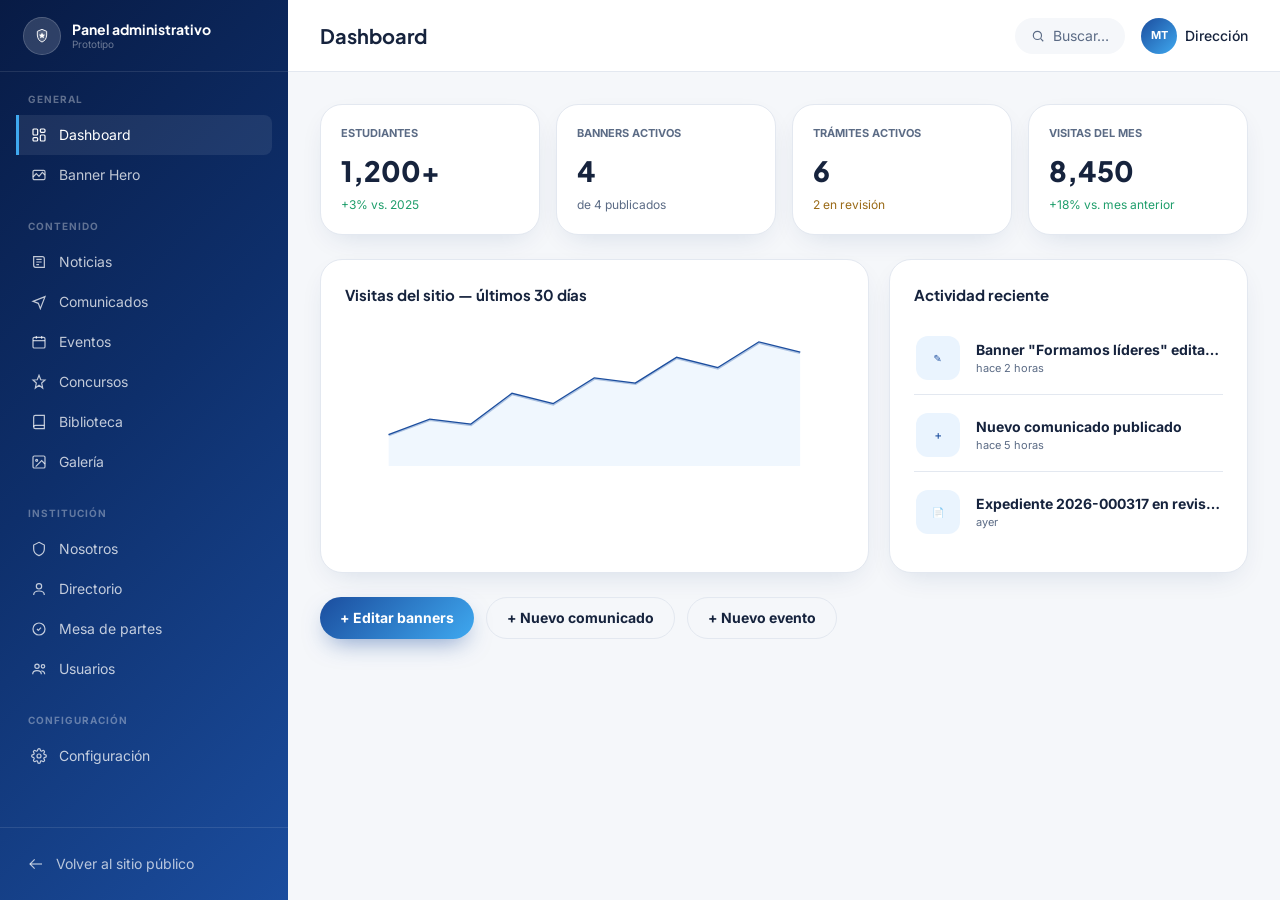
==== commit 899b6dc7: "act" ====
--- a/admin.html
+++ b/admin.html
@@ -3,7 +3,7 @@
 <head>
 <meta charset="UTF-8">
 <meta name="viewport" content="width=device-width, initial-scale=1.0">
-<title>Panel administrativo — I.E. Nuevo Amanecer (Prototipo)</title>
+<title>Panel administrativo — IES. Industrial Muñani</title>
 <link rel="preconnect" href="https://fonts.googleapis.com">
 <link href="https://fonts.googleapis.com/css2?family=Plus+Jakarta+Sans:wght@500;600;700;800&family=Inter:wght@400;500;600;700&display=swap" rel="stylesheet">
 <link rel="stylesheet" href="assets/tailwind.css">
@@ -21,7 +21,7 @@
       <div class="w-9 h-9 rounded-full bg-white/15 flex items-center justify-center ring-1 ring-white/30"><svg width="16" height="16" viewBox="0 0 24 24" fill="none"><path d="M12 2l7 3v5.5c0 5-3 9.3-7 10.5-4-1.2-7-5.5-7-10.5V5z" fill="white" opacity="0.18"/><path d="M12 2l7 3v5.5c0 5-3 9.3-7 10.5-4-1.2-7-5.5-7-10.5V5z" stroke="white" stroke-width="1.4" stroke-linejoin="round"/><path d="M12 6.8l1.4 2.9 3.2.4-2.3 2.2.6 3.2L12 14l-2.9 1.5.6-3.2-2.3-2.2 3.2-.4z" fill="white"/></svg></div>
       <div class="leading-tight">
         <p class="font-display font-bold text-white text-[14px]">Panel administrativo</p>
-        <p class="text-[10px] text-white/40">Prototipo — sin backend</p>
+        <p class="text-[10px] text-white/40">Prototipo</p>
       </div>
     </div>
 
